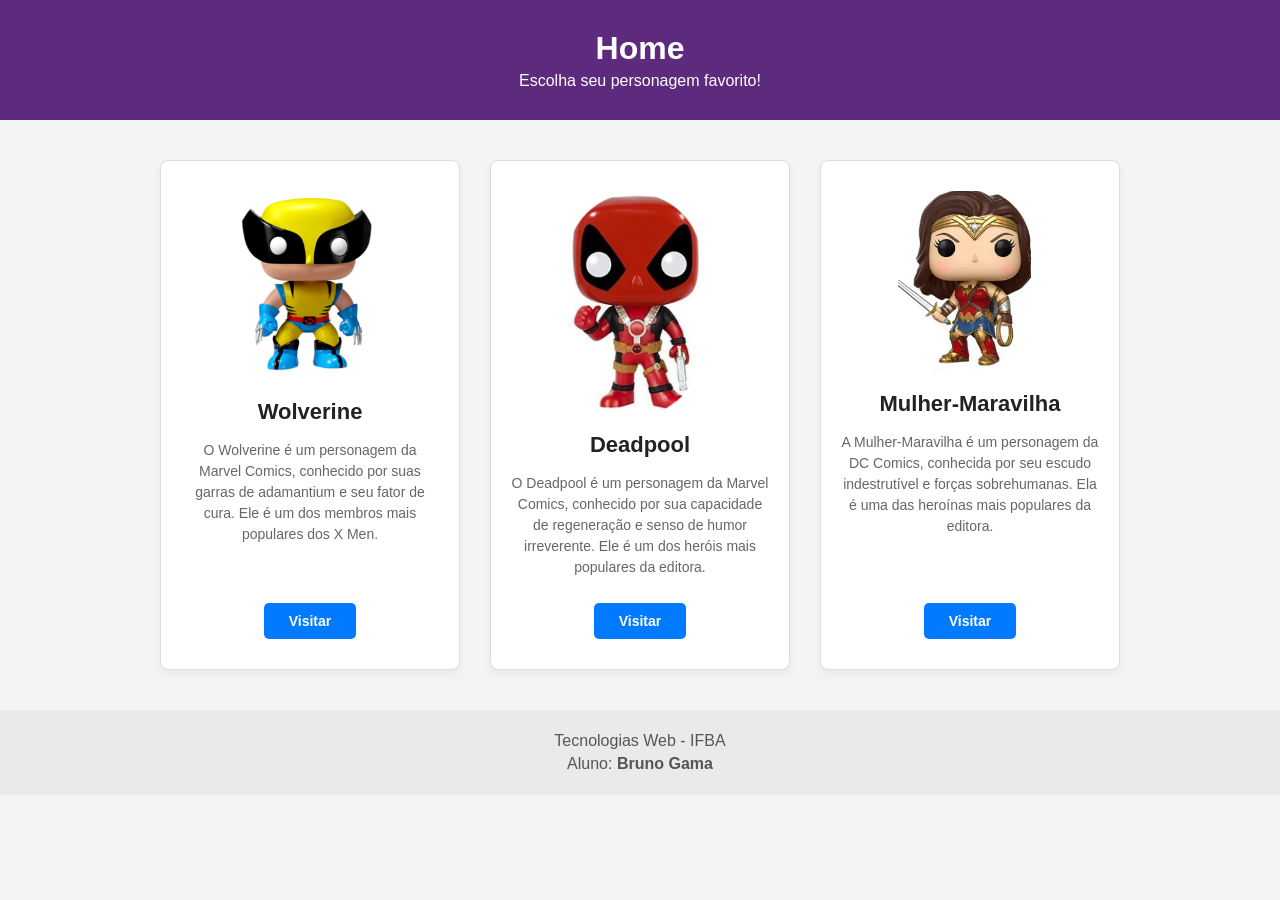
==== Atividade_laboralCSS/index.html @ 2cbf912e "exercicio_CSS" ====
<!DOCTYPE html>
<html lang="en">
<head>
    <meta charset="UTF-8">
    <meta name="viewport" content="width=device-width, initial-scale=1.0">
    <title>Funko Pop</title>
    <link rel="stylesheet" href="./assets/css/style.css">
</head>
<body>
    <header class="cabecalho">
        <h1>Home</h1>
        <p>Escolha seu personagem favorito!</p>
    </header>

    <section class="conteudo">
        <div class="card">
            <img class="card-img" src="./assets/img/wolve.png" alt="Wolverine Funko Pop">
            <h2 class="h2-card">Wolverine</h2>
            <p class="p-card">O Wolverine é um personagem da Marvel Comics, conhecido por suas garras de adamantium e seu fator de cura. Ele é um dos membros mais populares dos X Men.</p>
            <a class="btn" href="https://www.funko.com.br" target="_blank">Visitar</a>
        </div>    

        <div class="card">
            <img class="card-img" src="./assets/img/deadpool.png" alt="Deadpool Funko Pop">
            <h2 class="h2-card">Deadpool</h2>
            <p class="p-card">O Deadpool é um personagem da Marvel Comics, conhecido por sua capacidade de regeneração e senso de humor irreverente. Ele é um dos heróis mais populares da editora.</p>
            <a class="btn" href="https://www.funko.com.br" target="_blank">Visitar</a>
        </div>    

        <div class="card">
            <img class="card-img" src="./assets/img/maravilha.png" alt="Mulher-Maravilha Funko Pop">
            <h2 class="h2-card">Mulher-Maravilha</h2>
            <p class="p-card">A Mulher-Maravilha é um personagem da DC Comics, conhecida por seu escudo indestrutível e forças sobrehumanas. Ela é uma das heroínas mais populares da editora.</p>
            <a class="btn" href="https://www.funko.com.br" target="_blank">Visitar</a>
        </div>
    </section>

    <footer class="rodape">
        <p>Tecnologias Web - IFBA <br>Aluno: <strong>Bruno Gama</strong></p>
    </footer>
</body>
</html>
---- Atividade_laboralCSS/assets/css/style.css ----
* {
    margin: 0;
    padding: 0;
    box-sizing: border-box;
}

body {
    font-family: Arial, Helvetica, sans-serif;
    background-color: #f4f4f4;
    color: #333;
    display: flex;
    flex-direction: column;
    min-height: 100vh;
}
.cabecalho {
    background-color: #5e2a7e;
    color: #ffffff;
    text-align: center;
    padding: 30px 20px;
}
h1 {
    font-size: 32px;
    margin-bottom: 5px;
}
p {
    font-size: 16px;
    font-weight: normal;
}
.conteudo {
    display: flex;
    flex-wrap: wrap;
    justify-content: center;
    gap: 30px;
    padding: 40px 20px;
}
.card {
    background-color: #ffffff;
    border: 1px solid #dddddd;
    border-radius: 8px;
    width: 300px;
    padding: 30px 20px;
    text-align: center;
    box-shadow: 0 4px 8px rgba(0,0,0,0.05);
    display: flex;
    flex-direction: column;
    align-items: center;
}

.card-img {
    max-width: 150px;
    height: auto;
    margin-bottom: 20px;
}

.h2-card {
    font-size: 22px;
    color: #222;
    margin-bottom: 15px;
}

.p-card{
    font-size: 14px;
    color: #666;
    line-height: 1.5;
    margin-bottom: 25px;
}
.btn {
    background-color: #007bff;
    color: #ffffff;
    text-decoration: none;
    padding: 10px 25px;
    border-radius: 5px;
    font-size: 14px;
    font-weight: bold;
    margin-top: auto;
}
.rodape {
    background-color: #eaeaea; 
    text-align: center;
    padding: 20px;
    font-size: 14px;
    color: #555;
    line-height: 1.4;
}
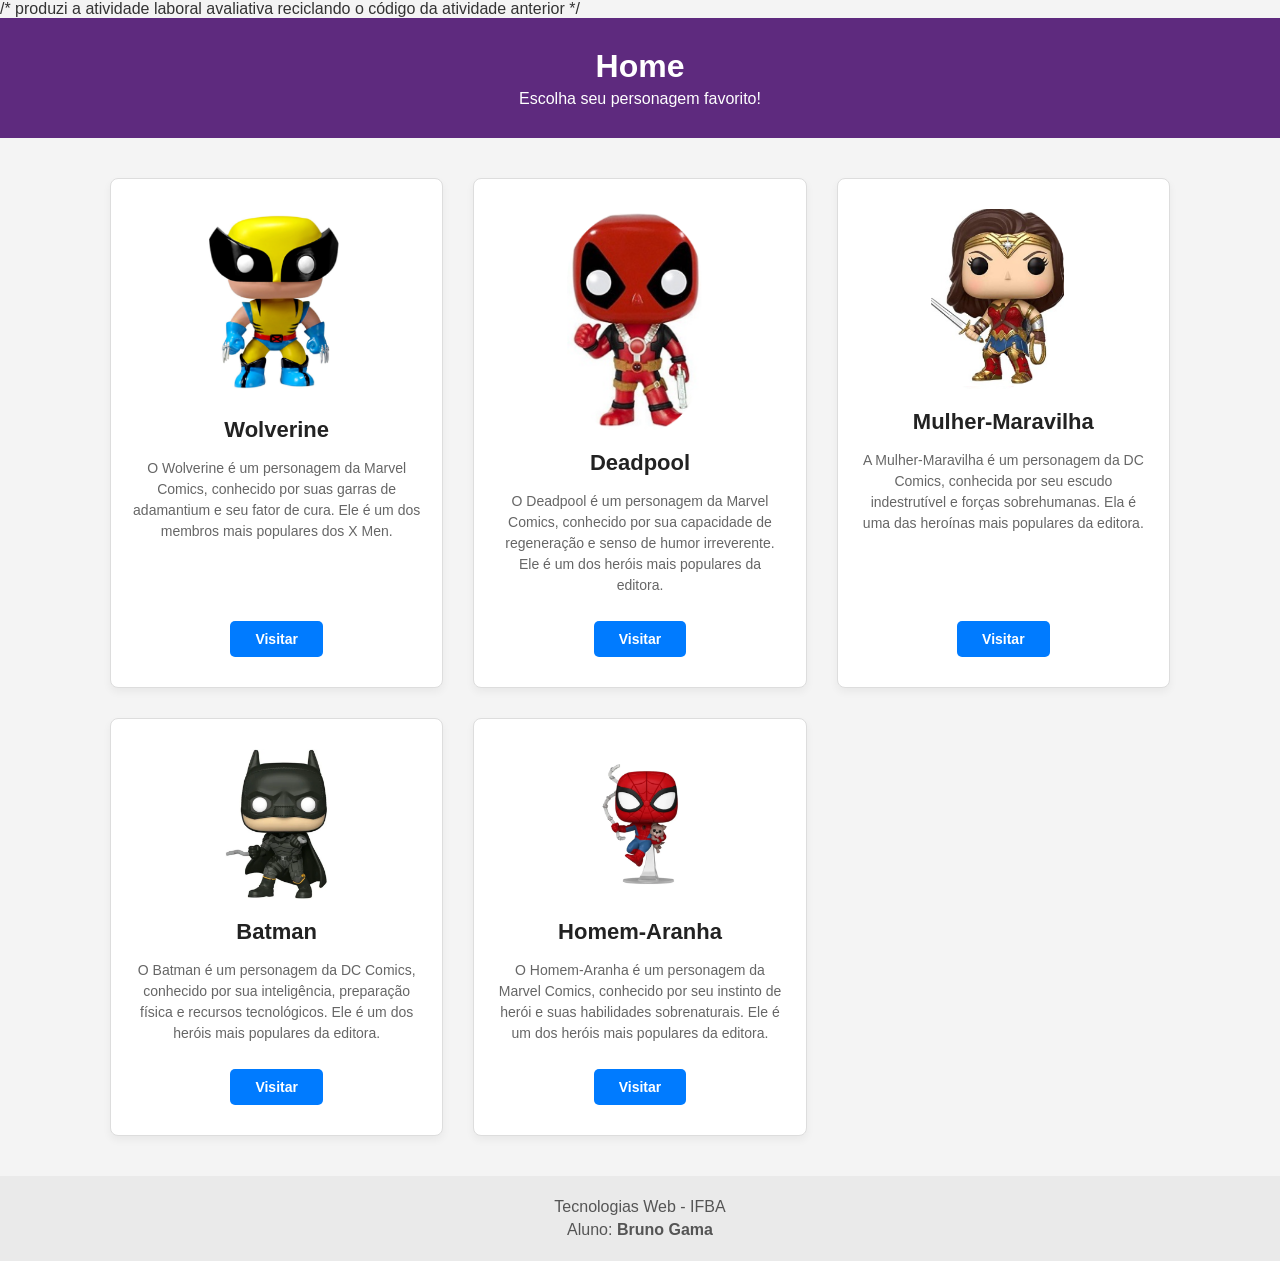
==== commit 95652d44: "addingAnimations" ====
--- a/Atividade_laboralCSS/index.html
+++ b/Atividade_laboralCSS/index.html
@@ -1,3 +1,5 @@
+/* produzi a atividade laboral avaliativa reciclando o código da atividade anterior */
+
 <!DOCTYPE html>
 <html lang="en">
 <head>
@@ -33,6 +35,20 @@
             <p class="p-card">A Mulher-Maravilha é um personagem da DC Comics, conhecida por seu escudo indestrutível e forças sobrehumanas. Ela é uma das heroínas mais populares da editora.</p>
             <a class="btn" href="https://www.funko.com.br" target="_blank">Visitar</a>
         </div>
+
+        <div class="card">
+            <img class="card-img" src="./assets/img/batman.webp" alt="Funko Batman">
+            <h2 class="h2-card">Batman</h2>
+            <p class="p-card">O Batman é um personagem da DC Comics, conhecido por sua inteligência, preparação física e recursos tecnológicos. Ele é um dos heróis mais populares da editora.</p>
+            <a class="btn" href="https://www.funko.com.br" target="_blank">Visitar</a>
+        </div>
+
+        <div class="card">
+            <img class="card-img" src="./assets/img/homem-aranha.webp" alt="Funko Homem Aranha">
+            <h2 class="h2-card">Homem-Aranha</h2>
+            <p class="p-card">O Homem-Aranha é um personagem da Marvel Comics, conhecido por seu instinto de herói e suas habilidades sobrenaturais. Ele é um dos heróis mais populares da editora.</p>
+            <a class="btn" href="https://www.funko.com.br" target="_blank">Visitar</a>
+        </div>
     </section>
 
     <footer class="rodape">
--- a/Atividade_laboralCSS/assets/css/style.css
+++ b/Atividade_laboralCSS/assets/css/style.css
@@ -27,25 +27,43 @@
     font-weight: normal;
 }
 .conteudo {
-    display: flex;
-    flex-wrap: wrap;
-    justify-content: center;
+    display: grid;
+    grid-template-columns: repeat(3, 1fr);
     gap: 30px;
     padding: 40px 20px;
+    max-width: 1100px;
+    margin: 0 auto; 
+    flex: 1;
+}
+@keyframes surgir {
+    0% {
+        opacity: 0;
+        transform: translateY(40px);
+    }
+    100% {
+        opacity: 1;
+        transform: translateY(0);
+    }
 }
 .card {
     background-color: #ffffff;
     border: 1px solid #dddddd;
     border-radius: 8px;
-    width: 300px;
     padding: 30px 20px;
     text-align: center;
     box-shadow: 0 4px 8px rgba(0,0,0,0.05);
+ 
     display: flex;
     flex-direction: column;
     align-items: center;
+    opacity: 0;
+    animation: surgir 0.8s ease-out forwards;
+    transition: transform 0.3s ease, box-shadow 0.3s ease;
 }
-
+.card:hover {
+    transform: scale(1.05);
+    box-shadow: 0 12px 24px rgba(0,0,0,0.2);
+}
 .card-img {
     max-width: 150px;
     height: auto;
@@ -72,7 +90,11 @@
     border-radius: 5px;
     font-size: 14px;
     font-weight: bold;
+    transition: background-color 0.3s ease;
     margin-top: auto;
+}
+.btn:hover {
+    background-color: #0056b3; 
 }
 .rodape {
     background-color: #eaeaea; 
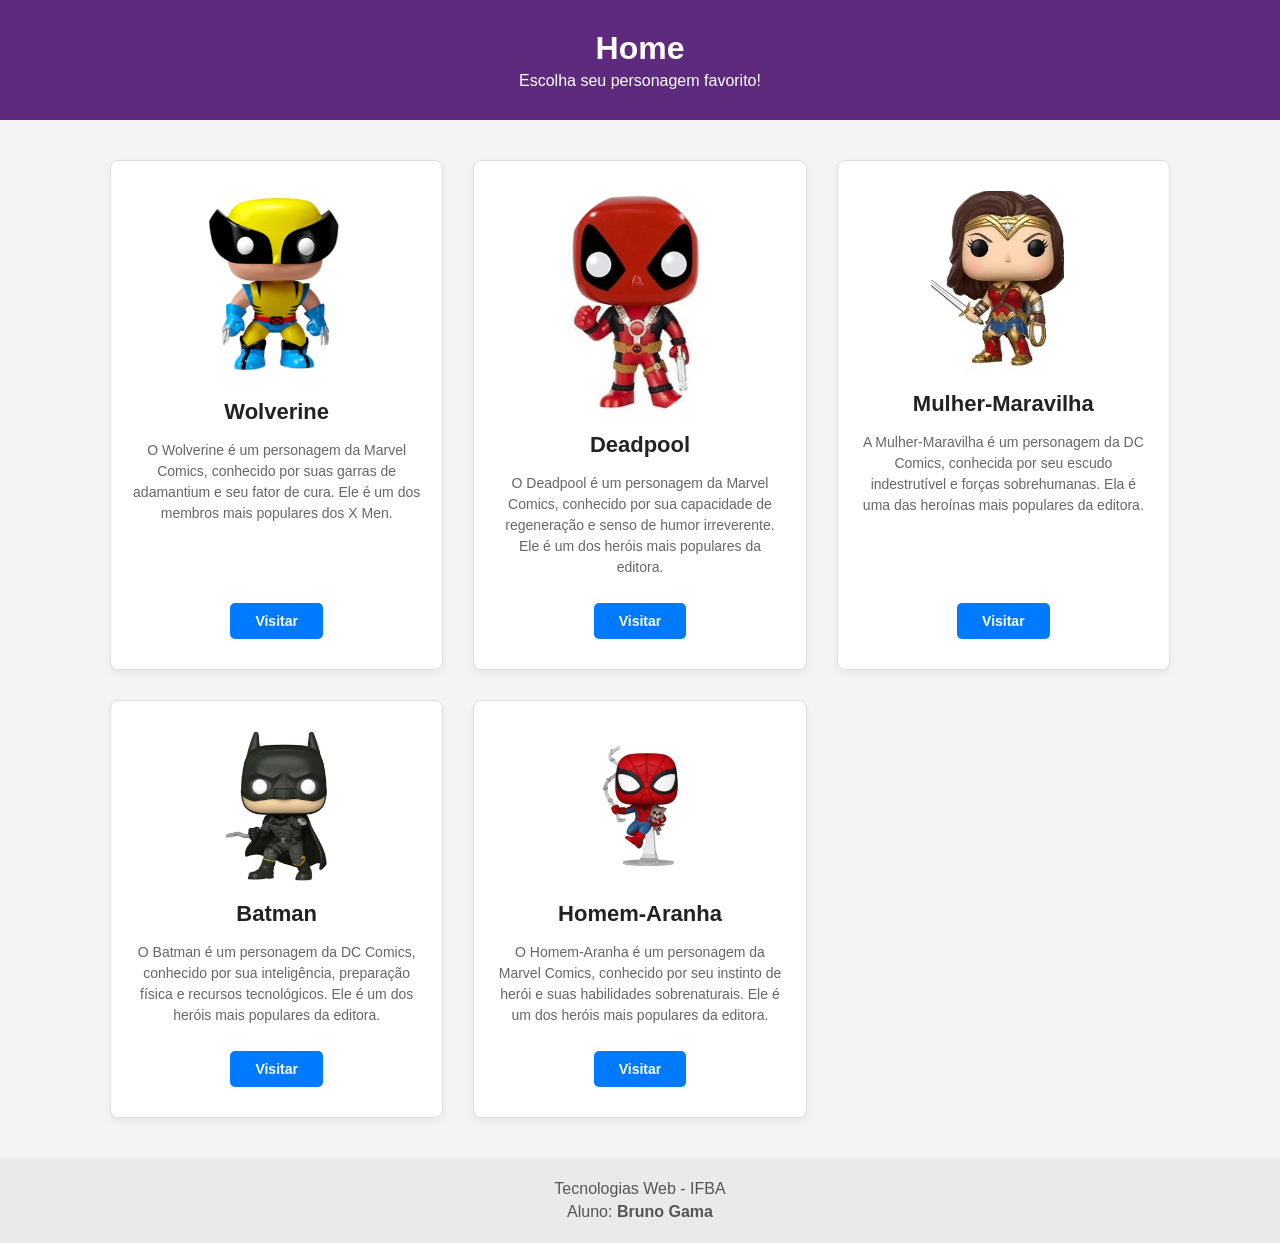
==== commit a34eab32: "comment" ====
--- a/Atividade_laboralCSS/index.html
+++ b/Atividade_laboralCSS/index.html
@@ -1,4 +1,4 @@
-/* produzi a atividade laboral avaliativa reciclando o código da atividade anterior */
+<!-- produzi a atividade laboral avaliativa reciclando o código da atividade anterior -->
 
 <!DOCTYPE html>
 <html lang="en">
